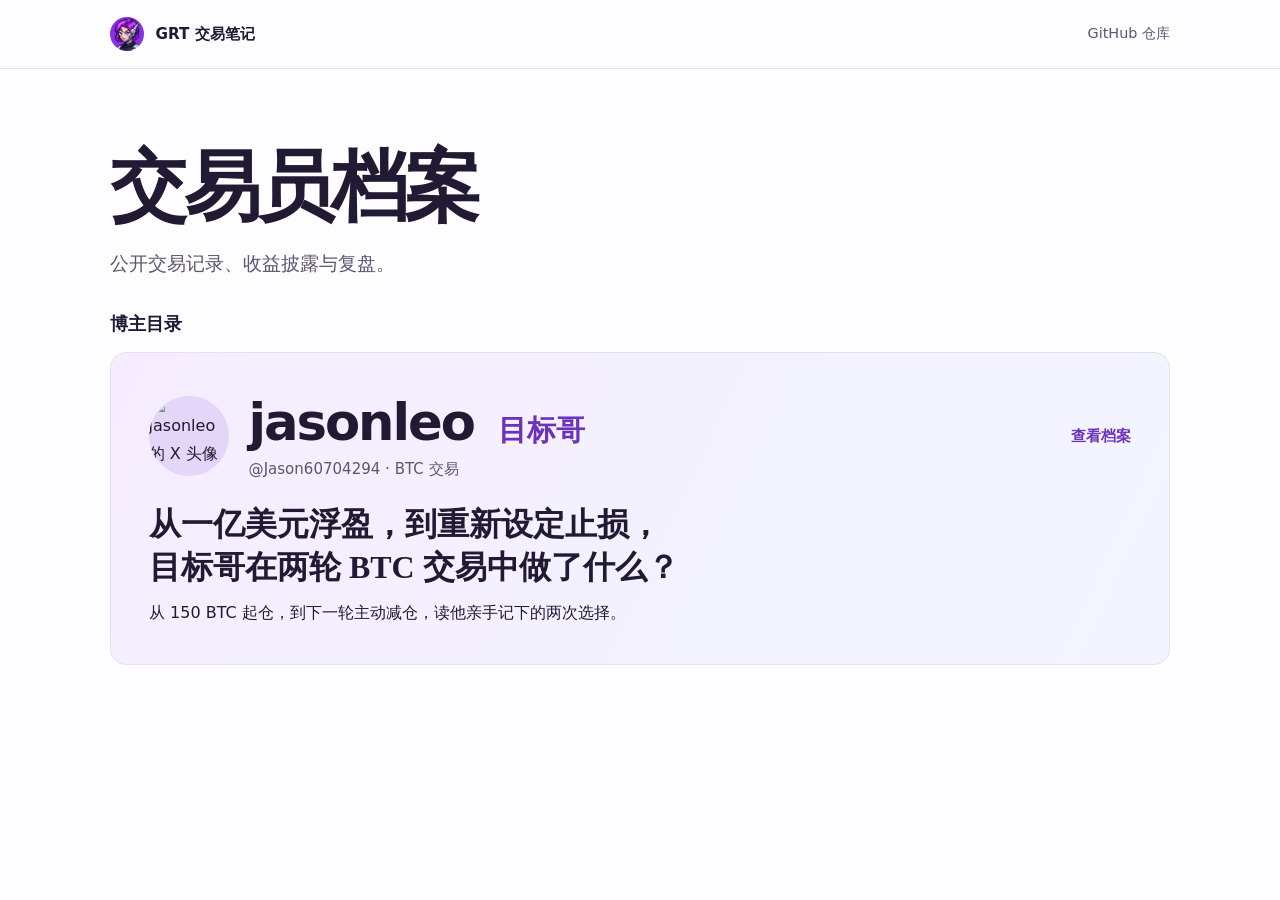
==== index.html @ 723940e3 "Update feature headline and specify record heading in pixels" ====
<!doctype html>
<html lang="zh-CN">
<head>
  <meta charset="utf-8">
  <meta name="viewport" content="width=device-width, initial-scale=1">
  <meta name="description" content="从公开原帖复盘交易博主的判断和操作。">
  <title>GRT 交易笔记</title>
  <link rel="stylesheet" href="./style.css?v=11">
  <link rel="icon" href="./logo.jpg" type="image/jpeg">
</head>
<body class="home">
  <header class="bar"><div class="wrap nav-row">
    <a class="brand" href="./"><img class="brand-mark" src="./logo.jpg" alt="" width="34" height="34"><span>GRT 交易笔记</span></a>
    <a class="nav-link" href="https://github.com/Greata16/GRT">GitHub 仓库</a>
  </div></header>
  <main class="wrap">
    <div class="home-intro">
      <h1>交易员档案</h1>
      <p>公开交易记录、收益披露与复盘。</p>
    </div>
    <section class="directory" aria-labelledby="directory">
      <h2 id="directory">博主目录</h2>
      <div class="profile-card">
        <a class="person-link" href="./jasonleo.html">
          <img class="portrait" src="https://pbs.twimg.com/profile_images/2102048656627249152/MkTPw3Hd_400x400.jpg" alt="jasonleo 的 X 头像" width="80" height="80">
          <div><h3>jasonleo <span>目标哥</span></h3><p>@Jason60704294 · BTC 交易</p></div>
          <span class="read-link">查看档案</span>
        </a>
        <div class="opening"><h3><a href="./jasonleo.html">从一亿美元浮盈，到重新设定止损，<br>目标哥在两轮 BTC 交易中做了什么？</a></h3><p>从 150 BTC 起仓，到下一轮主动减仓，读他亲手记下的两次选择。</p></div>
      </div>
    </section>
  </main>
</body>
</html>
---- style.css ----
:root {
  color-scheme: light;
  --paper: #fdfcff;
  --ink: #221933;
  --muted: #5e566e;
  --accent: #6c32ba;
  --line: #e8e0f1;
  --tint: #f2eafc;
}
* { box-sizing: border-box; }
body { margin: 0; background: var(--paper); color: var(--ink); font: 1rem/1.75 system-ui, "PingFang SC", "Microsoft YaHei", sans-serif; }
.wrap { width: min(1060px, calc(100% - 64px)); margin-inline: auto; }
a { color: var(--accent); text-underline-offset: .24em; }
a:hover { text-decoration-thickness: 2px; }
a:focus-visible { outline: 2px solid var(--accent); outline-offset: 5px; }
p, h1, h2, h3 { margin: 0; }
.bar { border-bottom: 1px solid var(--line); }
.nav-row { display: flex; align-items: center; justify-content: space-between; min-height: 68px; gap: 1rem; }
.brand { display: inline-flex; align-items: center; gap: .72rem; color: var(--ink); font-size: .95rem; font-weight: 730; text-decoration: none; }
.brand-mark { display: block; width: 34px; height: 34px; border-radius: 50%; object-fit: cover; }
.nav-link { color: var(--muted); font-size: .9rem; text-decoration: none; }
.nav-link:hover { text-decoration: underline; }
.home-intro { padding: clamp(3.8rem, 8vw, 7.1rem) 0 clamp(2.5rem, 5vw, 4.25rem); }
h1, h2, h3 { line-height: 1.28; }
h1 { font-weight: 770; letter-spacing: -.045em; }
.home-intro h1 { font-size: clamp(3rem, 8vw, 6rem); line-height: 1.08; }
.home-intro p { margin-top: 1.15rem; color: var(--muted); font-size: clamp(1rem, 2.3vw, 1.18rem); }
.directory { padding-bottom: 4rem; }
.directory h2 { margin-bottom: 1rem; font-size: 1.15rem; }
.avatar { display: grid; place-items: center; flex: 0 0 44px; height: 44px; border-radius: 50%; background: #dcebe3; color: var(--accent); font-size: 1.15rem; font-weight: 740; }
.read-link { display: inline-block; margin-top: 1rem; color: var(--accent); font-size: .92rem; font-weight: 700; }
.reading-layout { display: grid; grid-template-columns: minmax(0, 720px) minmax(140px, 1fr); column-gap: clamp(2.3rem, 6vw, 5rem); align-items: start; }
.toc { grid-area: 1 / 2; position: sticky; top: 1.5rem; display: grid; gap: .35rem; border-left: 1px solid var(--line); padding-left: 1.1rem; margin-top: 2.8rem; font-size: .92rem; }
.toc p { font-weight: 700; margin-bottom: .35rem; }
.toc a { color: var(--muted); text-decoration: none; }
.toc a:hover { text-decoration: underline; }
article { grid-area: 1 / 1; padding: 2.55rem 0 3.2rem; }
article section { scroll-margin-top: 1.5rem; }
article section + section { margin-top: 2.2rem; padding-top: 2.1rem; border-top: 1px solid var(--line); }
article h2 { margin-bottom: .85rem; font-size: clamp(1.35rem, 3vw, 1.9rem); letter-spacing: -.025em; }
article p + p { margin-top: .8rem; }
.sources, .footer, .date { font-size: .9rem; }
.timeline { list-style: none; margin: 1.1rem 0; padding: 0; border-top: 1px solid var(--line); }
.timeline li { display: grid; grid-template-columns: 6.5rem 1fr; gap: .5rem; padding: .85rem 0; border-bottom: 1px solid var(--line); }
.date { color: var(--muted); font-weight: 680; }
.footer { border-top: 1px solid var(--line); padding: 1rem 0 2rem; color: var(--muted); }
@media (max-width: 730px) {
  .wrap { width: calc(100% - 40px); }
  .reading-layout { display: block; }
  .toc { position: static; display: flex; flex-wrap: wrap; gap: .35rem 1rem; border-left: 0; border-bottom: 1px solid var(--line); padding: .8rem 0; margin: 0; }
  .toc p { margin: 0; }
  article { padding-top: 1.8rem; }
}
@media (max-width: 430px) {
  .timeline li { grid-template-columns: 1fr; gap: .15rem; }
}


.home-intro { padding: clamp(2.7rem, 6vw, 4.8rem) 0 2rem; }
.home-intro h1 { font-size: clamp(2.65rem, 6vw, 4.8rem); }
.profile-card, .profile-head {
  border: 1px solid var(--line);
  border-radius: 16px;
  background: linear-gradient(115deg, #f5edff, #f2f5ff);
  padding: clamp(1.1rem, 4vw, 2.35rem);
}
.profile-head { margin-top: clamp(1.4rem, 4vw, 3.25rem); }
.person-link, .profile-identity { display: flex; align-items: center; gap: clamp(.75rem, 2.5vw, 1.25rem); }
.person-link { color: var(--ink); text-decoration: none; }
.person-link h3, .profile-identity h1 { font-size: clamp(1.8rem, 4vw, 3.3rem); letter-spacing: -.04em; }
.person-link h3 span, .profile-identity h1 span { color: var(--accent); font-size: .57em; letter-spacing: 0; margin-left: .28em; white-space: nowrap; }
.person-link p, .profile-identity p { color: var(--muted); font-size: .94rem; }
.person-link .read-link { margin: 0 0 0 auto; white-space: nowrap; }
.person-link:hover .read-link { text-decoration: underline; }
.portrait { width: clamp(49px, 10vw, 80px); height: auto; aspect-ratio: 1; object-fit: cover; border-radius: 50%; background: #e4d6f8; }
.metrics { display: grid; grid-template-columns: repeat(3, minmax(0, 1fr)); gap: .8rem 1.2rem; border-top: 1px solid #e0d5ed; margin-top: 1.45rem; padding-top: 1.2rem; }
.metric { display: block; text-decoration: none; }
.metric:hover .metric-label { text-decoration: underline; }
.amount { display: block; color: var(--accent); font-size: clamp(1.32rem, 4vw, 2.55rem); font-weight: 790; letter-spacing: -.045em; line-height: 1.2; }
.amount small { font-size: .45em; letter-spacing: 0; margin-left: .4em; white-space: nowrap; }
.metric-label, .metrics-note { color: var(--muted); font-size: .88rem; line-height: 1.5; }
.metric-label { display: block; margin-top: .35rem; }
.metrics-note { margin-top: 1.1rem; }
.review-title { padding-left: 1rem; border-left: 3px solid #b48ae9; }
@media (max-width: 600px) {
  .metrics { grid-template-columns: 1fr; }
  .metric { display: grid; grid-template-columns: minmax(8.1rem, .8fr) 1fr; gap: .55rem; align-items: baseline; }
  .metric-label { margin-top: 0; }
  .person-link .read-link { font-size: .8rem; }
}
@media (max-width: 365px) {
  .person-link { flex-wrap: wrap; }
  .person-link .read-link { margin-left: 0; }
}

.opening { padding-top: 1.3rem; }
.opening h2, .opening h3 { font-family: "Songti SC","Noto Serif CJK SC",serif; font-size: clamp(1.6rem, 3vw, 2.5rem); line-height: 1.35; text-wrap: balance; }
.opening h3 a { color: var(--ink); text-decoration: none; }
.opening h3 a:hover { text-decoration: underline; }
.opening p { margin-top: .6rem; }

.profile-identity strong { font-size: 1.1rem; }
.profile-identity .portrait { width: 52px; }
.opening h1 { font: 700 clamp(1.9rem, 4.2vw, 3.15rem)/1.27 "Songti SC", "Noto Serif CJK SC", serif; letter-spacing: -.035em; text-wrap: balance; }
#record {
  margin-top: 2rem;
  padding-top: 1.6rem;
  border-top: 1px solid #e0d5ed;
  scroll-margin-top: 1rem;
}
#record h2 { font-size: 20px; }
#record .amount { font-size: clamp(1.25rem, 2.25vw, 1.85rem); white-space: nowrap; }
#record .metrics { margin-top: 1rem; padding-top: 0; border: 0; }
#record .metrics-note {
  margin-top: 1.8rem;
  border-top: 1px solid var(--line);
  padding-top: 1.5rem;
  margin-bottom: 0;
}

.opening { container-type: inline-size; }
.opening :is(h1, h3) { font-size: clamp(1.35rem, 3.25cqw, 2.25rem); text-wrap: wrap; }
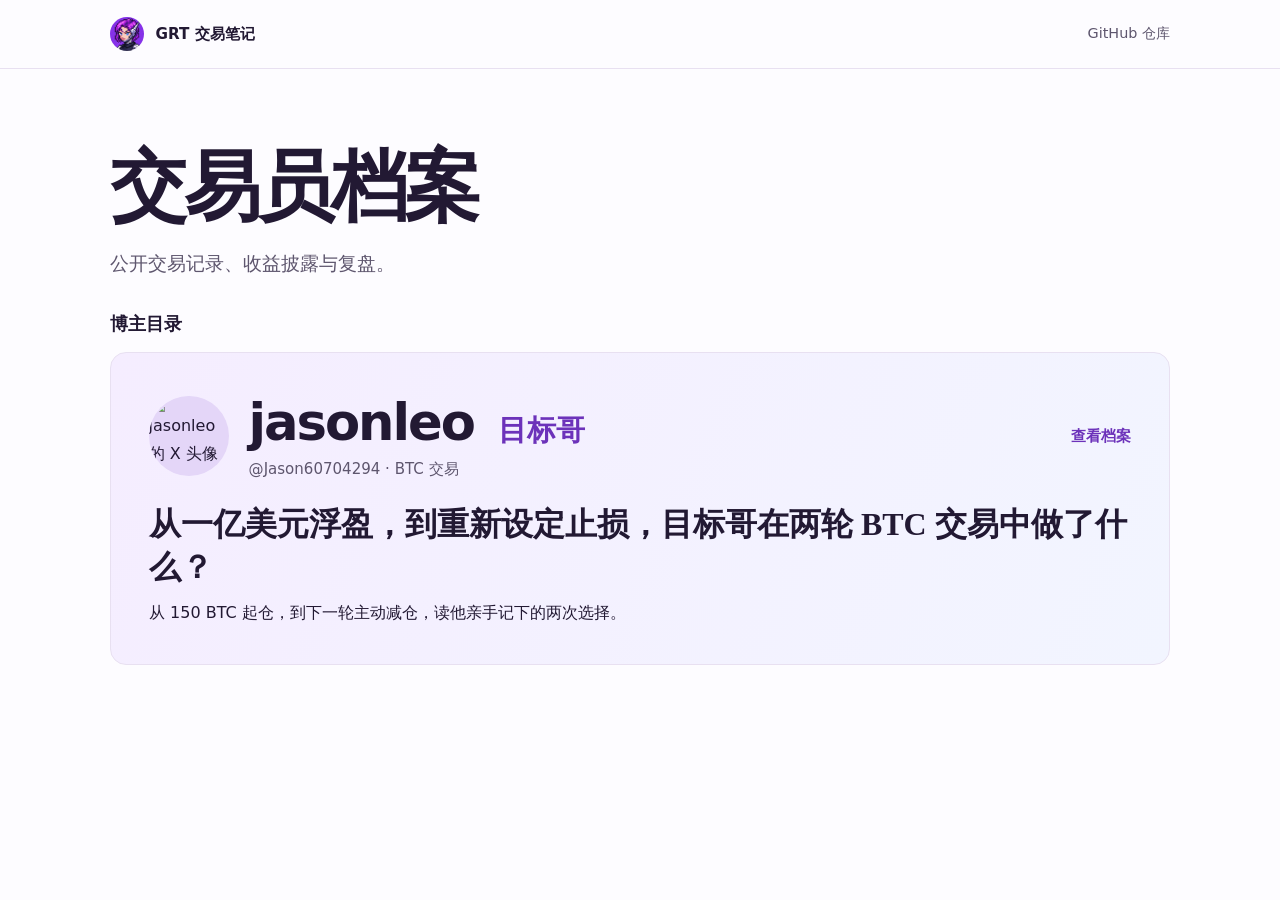
==== commit 2afd7325: "Allow feature headlines to wrap naturally" ====
--- a/index.html
+++ b/index.html
@@ -26,7 +26,7 @@
           <div><h3>jasonleo <span>目标哥</span></h3><p>@Jason60704294 · BTC 交易</p></div>
           <span class="read-link">查看档案</span>
         </a>
-        <div class="opening"><h3><a href="./jasonleo.html">从一亿美元浮盈，到重新设定止损，<br>目标哥在两轮 BTC 交易中做了什么？</a></h3><p>从 150 BTC 起仓，到下一轮主动减仓，读他亲手记下的两次选择。</p></div>
+        <div class="opening"><h3><a href="./jasonleo.html">从一亿美元浮盈，到重新设定止损，目标哥在两轮 BTC 交易中做了什么？</a></h3><p>从 150 BTC 起仓，到下一轮主动减仓，读他亲手记下的两次选择。</p></div>
       </div>
     </section>
   </main>
--- a/style.css
+++ b/style.css
@@ -108,7 +108,7 @@
   border-top: 1px solid #e0d5ed;
   scroll-margin-top: 1rem;
 }
-#record h2 { font-size: 20px; }
+#record h2 { font-size: 1.25rem; }
 #record .amount { font-size: clamp(1.25rem, 2.25vw, 1.85rem); white-space: nowrap; }
 #record .metrics { margin-top: 1rem; padding-top: 0; border: 0; }
 #record .metrics-note {
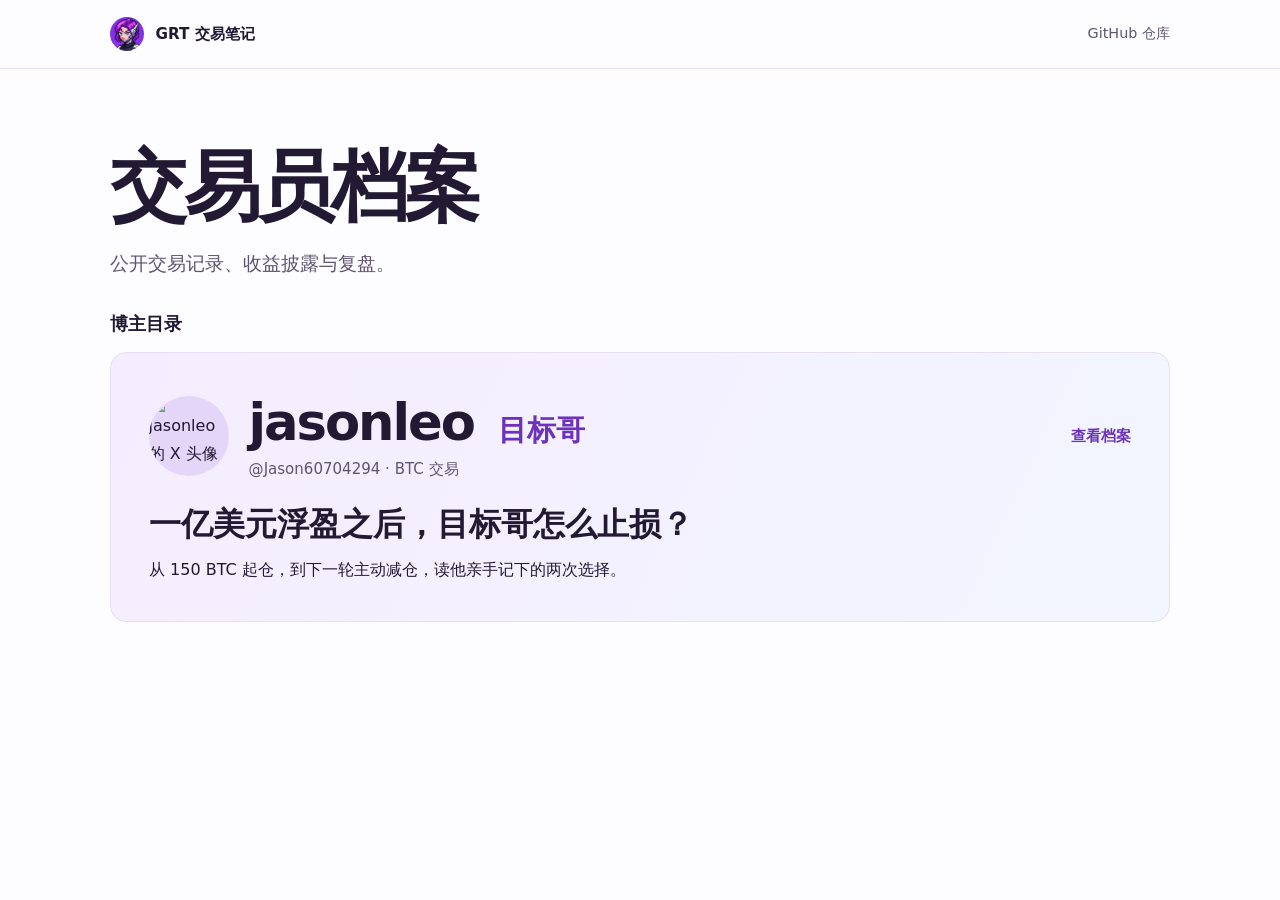
==== commit a70f4c63: "Restore the shorter Jasonleo headline" ====
--- a/index.html
+++ b/index.html
@@ -26,7 +26,7 @@
           <div><h3>jasonleo <span>目标哥</span></h3><p>@Jason60704294 · BTC 交易</p></div>
           <span class="read-link">查看档案</span>
         </a>
-        <div class="opening"><h3><a href="./jasonleo.html">从一亿美元浮盈，到重新设定止损，目标哥在两轮 BTC 交易中做了什么？</a></h3><p>从 150 BTC 起仓，到下一轮主动减仓，读他亲手记下的两次选择。</p></div>
+        <div class="opening"><h3><a href="./jasonleo.html">一亿美元浮盈之后，目标哥怎么止损？</a></h3><p>从 150 BTC 起仓，到下一轮主动减仓，读他亲手记下的两次选择。</p></div>
       </div>
     </section>
   </main>
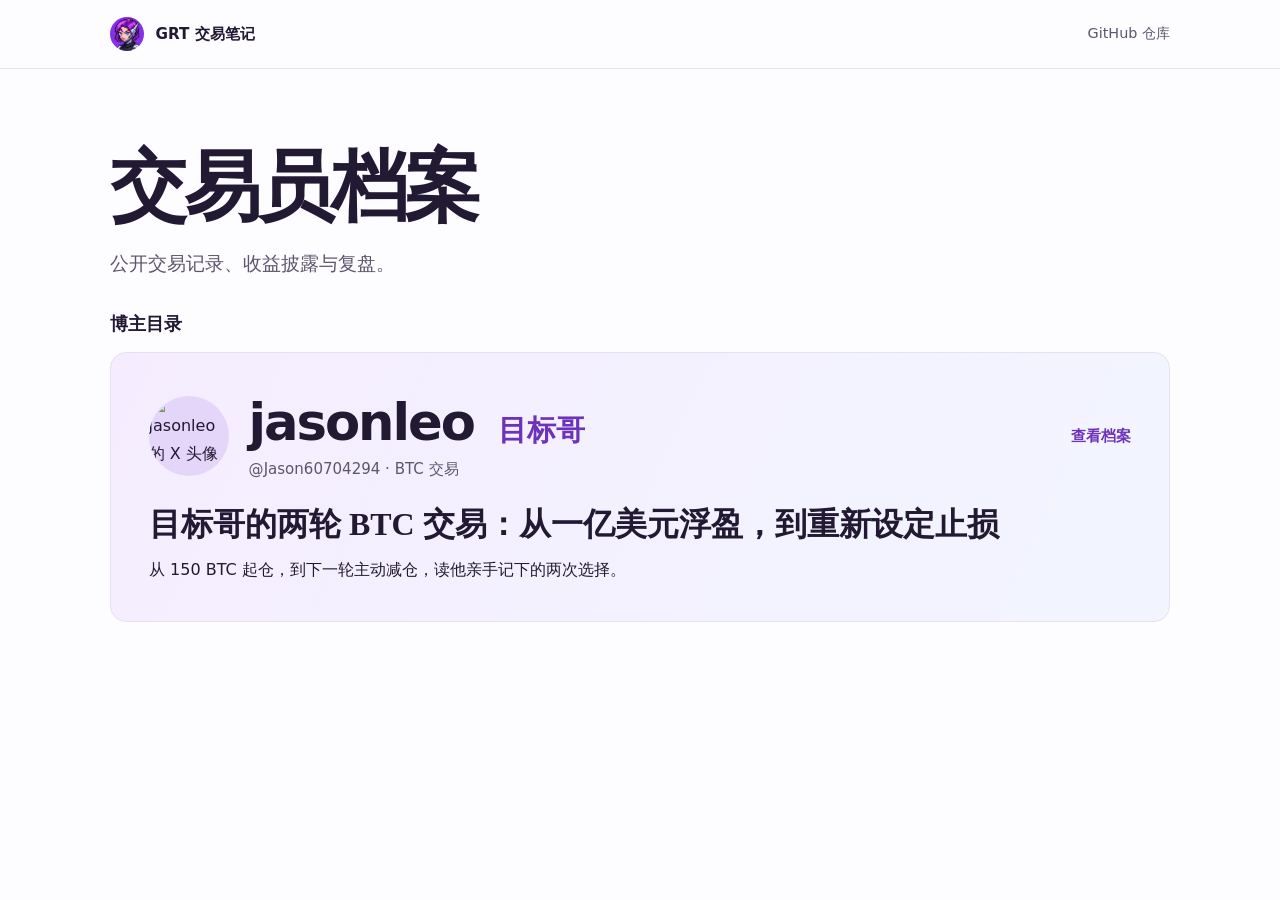
==== commit 483f1855: "Restore selected two-cycle trading profile title" ====
--- a/index.html
+++ b/index.html
@@ -26,7 +26,7 @@
           <div><h3>jasonleo <span>目标哥</span></h3><p>@Jason60704294 · BTC 交易</p></div>
           <span class="read-link">查看档案</span>
         </a>
-        <div class="opening"><h3><a href="./jasonleo.html">一亿美元浮盈之后，目标哥怎么止损？</a></h3><p>从 150 BTC 起仓，到下一轮主动减仓，读他亲手记下的两次选择。</p></div>
+        <div class="opening"><h3><a href="./jasonleo.html">目标哥的两轮 BTC 交易：从一亿美元浮盈，到重新设定止损</a></h3><p>从 150 BTC 起仓，到下一轮主动减仓，读他亲手记下的两次选择。</p></div>
       </div>
     </section>
   </main>
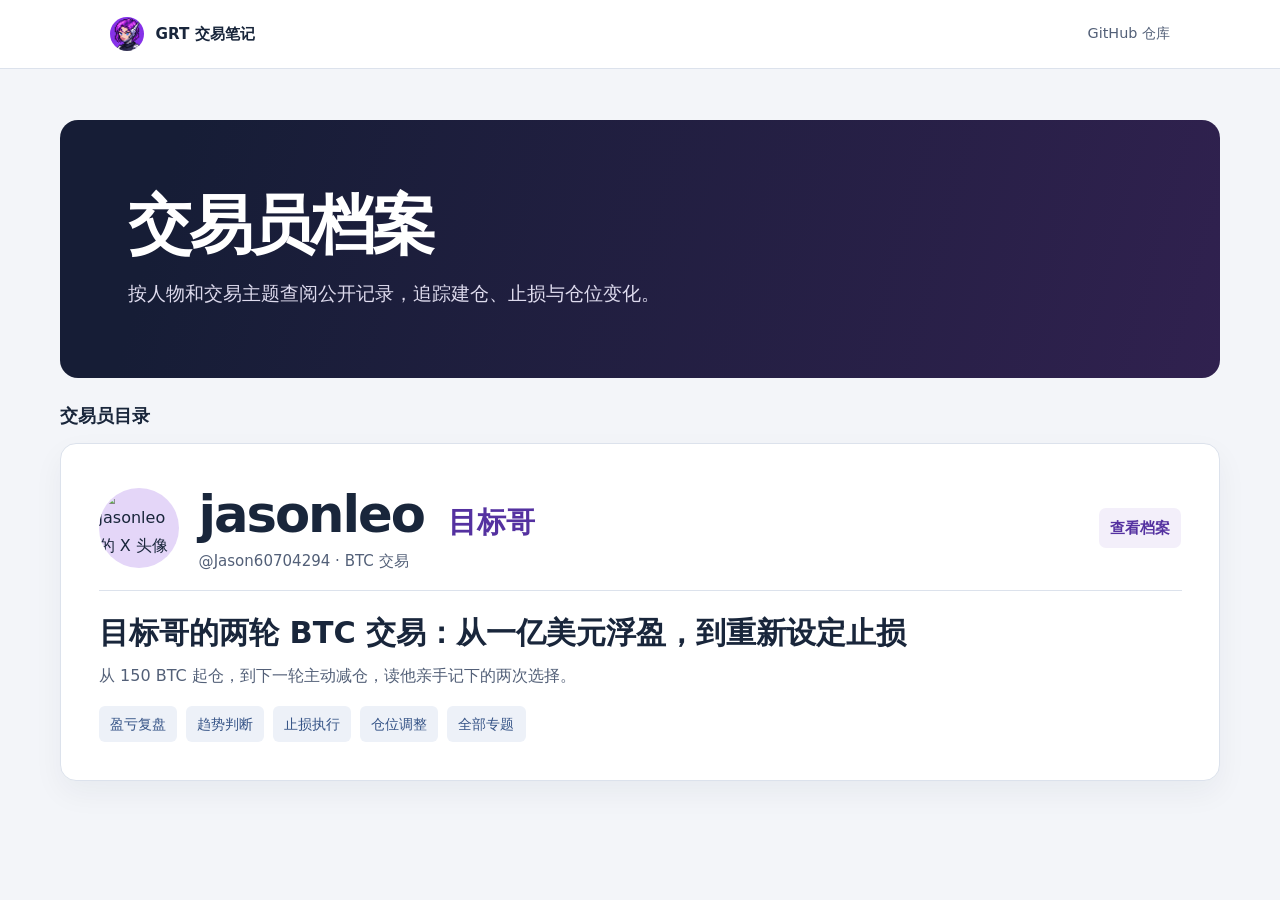
==== commit 903c4822: "Align the homepage with the research archive design" ====
--- a/index.html
+++ b/index.html
@@ -5,7 +5,7 @@
   <meta name="viewport" content="width=device-width, initial-scale=1">
   <meta name="description" content="从公开原帖复盘交易博主的判断和操作。">
   <title>GRT 交易笔记</title>
-  <link rel="stylesheet" href="./style.css?v=11">
+  <link rel="stylesheet" href="./style.css?v=15">
   <link rel="icon" href="./logo.jpg" type="image/jpeg">
 </head>
 <body class="home">
@@ -16,10 +16,10 @@
   <main class="wrap">
     <div class="home-intro">
       <h1>交易员档案</h1>
-      <p>公开交易记录、收益披露与复盘。</p>
+      <p>按人物和交易主题查阅公开记录，追踪建仓、止损与仓位变化。</p>
     </div>
     <section class="directory" aria-labelledby="directory">
-      <h2 id="directory">博主目录</h2>
+      <h2 id="directory">交易员目录</h2>
       <div class="profile-card">
         <a class="person-link" href="./jasonleo.html">
           <img class="portrait" src="https://pbs.twimg.com/profile_images/2102048656627249152/MkTPw3Hd_400x400.jpg" alt="jasonleo 的 X 头像" width="80" height="80">
@@ -27,6 +27,13 @@
           <span class="read-link">查看档案</span>
         </a>
         <div class="opening"><h3><a href="./jasonleo.html">目标哥的两轮 BTC 交易：从一亿美元浮盈，到重新设定止损</a></h3><p>从 150 BTC 起仓，到下一轮主动减仓，读他亲手记下的两次选择。</p></div>
+        <nav class="home-topics" aria-label="目标哥专题入口">
+          <a href="./jasonleo.html#capital">盈亏复盘</a>
+          <a href="./jasonleo.html#trend">趋势判断</a>
+          <a href="./jasonleo.html#risk">止损执行</a>
+          <a href="./jasonleo.html#timeline">仓位调整</a>
+          <a href="./jasonleo.html#topics">全部专题</a>
+        </nav>
       </div>
     </section>
   </main>
--- a/style.css
+++ b/style.css
@@ -120,3 +120,182 @@
 
 .opening { container-type: inline-size; }
 .opening :is(h1, h3) { font-size: clamp(1.35rem, 3.25cqw, 2.25rem); text-wrap: wrap; }
+
+.profile { --profile-inset: clamp(1.1rem, 4vw, 2.35rem); }
+.profile .profile-head { padding-inline: var(--profile-inset); }
+.profile .reading-layout { padding-inline: calc(var(--profile-inset) + 1px); }
+
+.trade-case {
+  margin-top: 1.35rem;
+  padding: clamp(1rem, 2.5vw, 1.5rem);
+  border: 1px solid var(--line);
+  border-radius: 12px;
+  background: #faf7fe;
+}
+.trade-case h3 { font-size: 1.08rem; }
+.trade-case dl { display: grid; gap: .75rem; margin: .8rem 0 1rem; }
+.trade-case dl > div {
+  display: grid;
+  grid-template-columns: minmax(6rem, 21%) minmax(0, 1fr);
+  gap: .75rem;
+}
+.trade-case dt { color: var(--accent); font-weight: 700; }
+.trade-case dd { margin: 0; }
+.trade-chapter .sources { color: var(--muted); }
+.trade-case .sources { border-top: 1px solid var(--line); padding-top: .65rem; }
+@media (min-width: 731px) {
+  .trade-toc { gap: .55rem; }
+}
+@media (max-width: 520px) {
+  .trade-case dl > div { grid-template-columns: 1fr; gap: .12rem; }
+}
+
+/* Research archive */
+.profile {
+  --paper: #f3f5f9;
+  --ink: #19263b;
+  --muted: #536078;
+  --line: #dce2ec;
+  --accent: #5431a0;
+  --profile-inset: clamp(1.05rem, 3vw, 2rem);
+}
+.profile > .wrap { width: min(1160px, calc(100% - 48px)); }
+.profile .bar { background: #fff; }
+.top-links { display: flex; gap: clamp(.9rem, 3vw, 1.8rem); }
+.top-links a { color: var(--muted); text-decoration: none; font-size: .88rem; }
+.top-links a:hover { color: var(--accent); }
+.profile .profile-head {
+  overflow: hidden;
+  padding: 0;
+  border-radius: 18px;
+  background: #fff;
+  box-shadow: 0 12px 30px #19263b0d;
+}
+.profile .profile-identity, .profile .opening {
+  padding-inline: var(--profile-inset);
+  background: #161d36;
+  background: linear-gradient(105deg, #161d36 10%, #30214f 100%);
+  color: #fff;
+}
+.profile .profile-identity { padding-top: 1.8rem; }
+.profile .profile-identity p, .profile .profile-identity a { color: #d7d8ed; }
+.profile .opening { padding-block: 1.1rem 1.8rem; }
+.profile .opening h1 {
+  font-family: system-ui, "PingFang SC", "Microsoft YaHei", sans-serif;
+  font-size: clamp(1.65rem, 3.4vw, 2.6rem);
+  line-height: 1.35;
+}
+.profile .opening p { color: #dedbee; }
+.profile #record { margin: 0; padding: 1.45rem var(--profile-inset); border: 0; }
+.profile #record .metrics { gap: .65rem; margin-top: .9rem; }
+.profile #record .metric {
+  padding: .78rem .9rem;
+  border: 1px solid #d9e8e6;
+  border-radius: 10px;
+  background: #edf8f5;
+}
+.profile #record .metric:nth-child(2) { background: #eef3fd; border-color: #dce5fa; }
+.profile #record .metric:nth-child(3) { background: #fff1ef; border-color: #f3dedb; }
+.profile #record .amount { color: #176254; font-variant-numeric: tabular-nums; }
+.profile #record .metric:nth-child(2) .amount { color: #254f99; }
+.profile #record .metric:nth-child(3) .amount { color: #963f42; }
+.profile #record .metrics-note { margin-top: 1rem; padding-top: .85rem; line-height: 1.75; }
+.topic-panel {
+  margin-top: 1.6rem;
+  padding: 1.25rem var(--profile-inset);
+  border: 1px solid var(--line);
+  border-radius: 15px;
+  background: #fff;
+}
+.topic-head { display: flex; justify-content: space-between; align-items: center; gap: .8rem; margin-bottom: .85rem; }
+.topic-head h2 { font-size: 1.2rem; }
+.topic-search { display: flex; align-items: center; gap: .65rem; color: var(--muted); font-size: .88rem; }
+.topic-search input { width: min(15rem, 45vw); padding: .65rem .75rem; border: 1px solid #cdd6e5; border-radius: 8px; background: #f8faff; color: var(--ink); font: inherit; }
+.topic-grid { display: grid; grid-template-columns: repeat(3, minmax(0, 1fr)); gap: .65rem; }
+.topic-card { padding: .7rem .85rem; border: 1px solid var(--line); border-radius: 8px; color: var(--ink); text-decoration: none; background: #f8faff; }
+.topic-card strong, .topic-card span { display: block; }
+.topic-card span { font-size: .84rem; color: var(--muted); }
+.topic-card:hover { border-color: #9984ca; background: #f4efff; }
+.topic-empty { color: var(--muted); }
+.topic-panel [hidden] { display: none; }
+.profile .reading-layout { padding: 0; grid-template-columns: minmax(0, 1fr) 12rem; gap: 1.25rem; }
+.profile article { padding: 1.4rem 0 2rem; min-width: 0; }
+.profile article > section {
+  margin: 0 0 .85rem;
+  padding: clamp(1.05rem, 3vw, 2rem);
+  border: 1px solid var(--line);
+  border-radius: 14px;
+  background: #fff;
+}
+.profile article .review-title { border-left: 4px solid #7852c4; }
+.profile article h2 { font-size: clamp(1.25rem, 2.35vw, 1.65rem); }
+.profile article p:not(.note, .sources), .trade-case dd { line-height: 1.85; }
+.profile .trade-toc {
+  background: #fff;
+  border: 1px solid var(--line);
+  border-radius: 12px;
+  padding: .85rem;
+  margin-top: 1.4rem;
+  gap: .15rem;
+}
+.profile .trade-toc a { display: block; padding: .25rem .35rem; border-radius: 5px; }
+.profile .trade-toc a:hover { text-decoration: none; color: var(--accent); background: #f3effa; }
+.profile .trade-case { background: #f1f6fd; border-color: #dbe5f2; }
+.profile #capital .trade-case, .profile #discipline .trade-case { background: #eef7f4; border-color: #dbeae4; }
+.profile #risk .trade-case { background: #fbf5e9; border-color: #eee2c8; }
+.profile .trade-case dt { color: #304e76; }
+.profile #risk .trade-case dt { color: #775120; }
+.profile .sources { display: flex; flex-wrap: wrap; gap: .35rem; margin-top: .85rem; }
+.profile .sources a { padding: .18rem .48rem; background: #edf1f8; border-radius: 5px; color: #365487; text-decoration: none; font-size: .8rem; }
+.profile .sources a:hover { text-decoration: underline; }
+@media (max-width: 820px) {
+  .profile .reading-layout { display: block; }
+  .profile .trade-toc { display: flex; flex-wrap: wrap; position: static; gap: .35rem; }
+  .profile .trade-toc p { flex-basis: 100%; }
+}
+@media (max-width: 600px) {
+  .profile > .wrap { width: calc(100% - 24px); }
+  .topic-head { align-items: stretch; flex-direction: column; }
+  .topic-search input { width: 100%; min-width: 0; }
+  .topic-search { white-space: nowrap; }
+  .topic-grid { grid-template-columns: repeat(2, minmax(0, 1fr)); }
+  .profile #record .metric { grid-template-columns: minmax(7.2rem, .8fr) 1fr; }
+}
+
+.home {
+  --paper: #f3f5f9;
+  --ink: #19263b;
+  --muted: #536078;
+  --line: #dce2ec;
+  --accent: #5431a0;
+}
+.home .bar { background: #fff; }
+.home > .wrap { width: min(1160px, calc(100% - 48px)); }
+.home .home-intro {
+  margin-top: clamp(1.35rem, 4vw, 3.25rem);
+  padding: clamp(1.6rem, 6vw, 4.25rem);
+  border-radius: 18px;
+  background: linear-gradient(105deg, #161d36 10%, #30214f 100%);
+  color: #fff;
+}
+.home .home-intro h1 { font-size: clamp(2.25rem, 6vw, 4rem); line-height: 1.18; }
+.home .home-intro p { color: #dedbee; margin-top: .8rem; }
+.home .directory { margin-top: 1.65rem; }
+.home .profile-card { background: #fff; box-shadow: 0 12px 30px #19263b0d; }
+.home .profile-card .opening { margin-top: 1rem; border-top: 1px solid var(--line); }
+.home .profile-card .opening h3 { font-family: inherit; font-size: clamp(1.25rem, 3vw, 1.9rem); }
+.home .profile-card .opening p { color: var(--muted); }
+.home .read-link { padding: .45rem .7rem; background: #f3effa; border-radius: 7px; }
+.home-topics { display: flex; flex-wrap: wrap; gap: .55rem; margin-top: 1rem; }
+.home-topics a {
+  padding: .36rem .7rem;
+  border-radius: 6px;
+  background: #edf1f8;
+  color: #365487;
+  font-size: .88rem;
+  text-decoration: none;
+}
+.home-topics a:hover { text-decoration: underline; }
+@media (max-width: 600px) {
+  .home > .wrap { width: calc(100% - 24px); }
+}
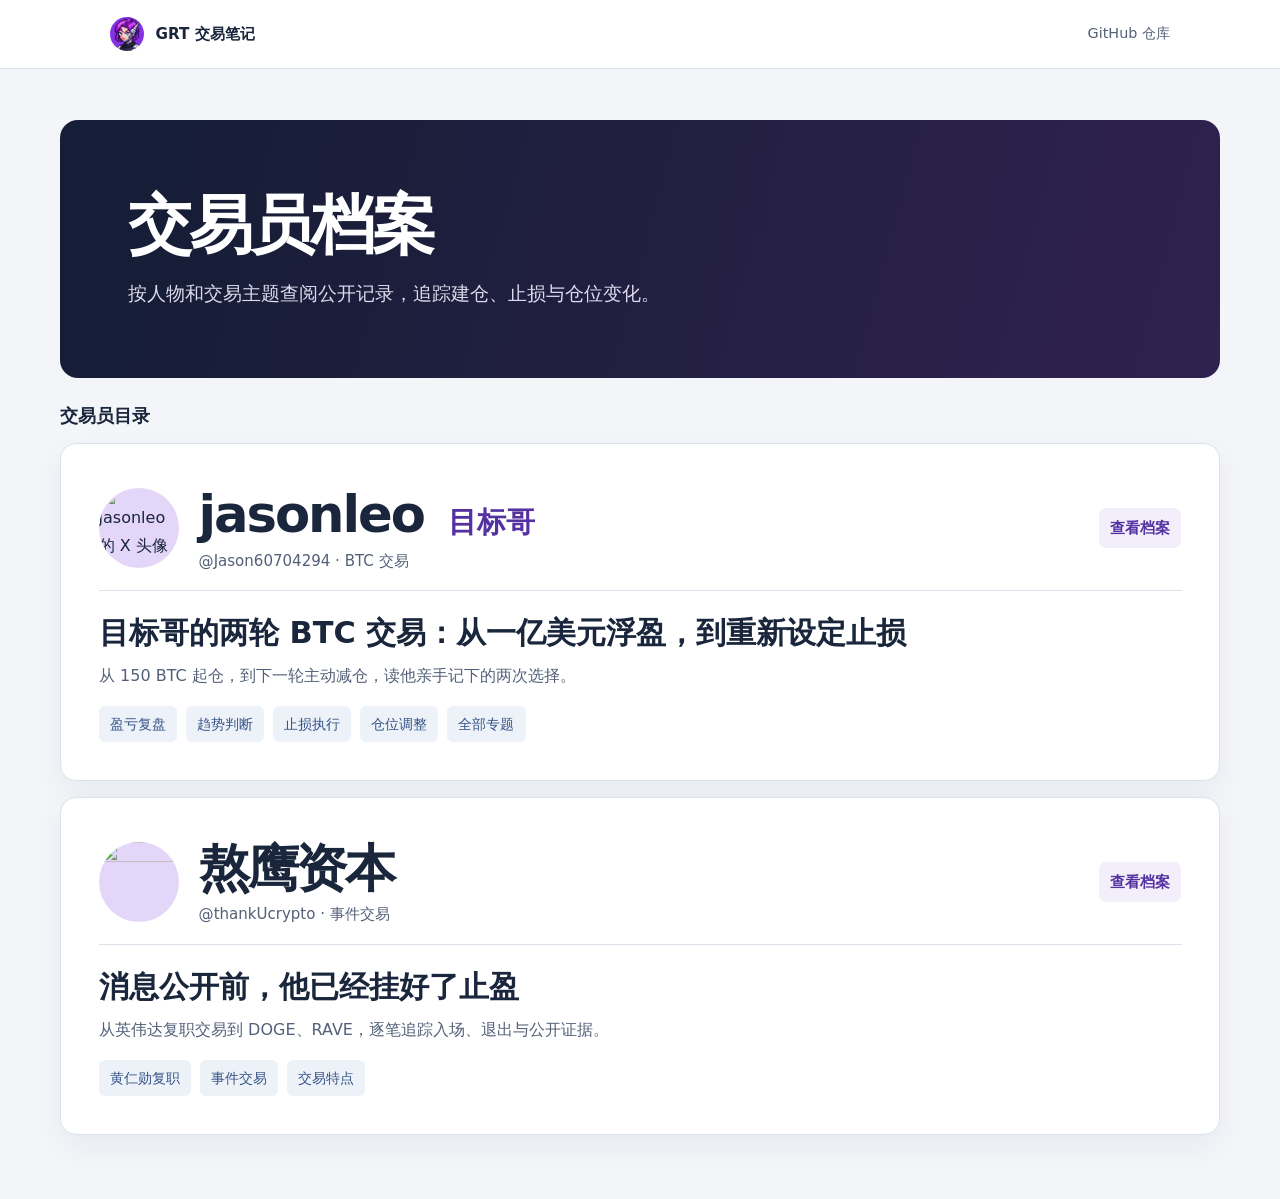
==== commit b5410c41: "Publish Allincrypto event trade archive and link it from the directory" ====
--- a/index.html
+++ b/index.html
@@ -35,6 +35,17 @@
           <a href="./jasonleo.html#topics">全部专题</a>
         </nav>
       </div>
+      <div class="profile-card" style="margin-top: 1rem">
+        <a class="person-link" href="./eagle.html">
+          <img class="portrait" src="https://pbs.twimg.com/profile_images/1653241236827033600/2sCvAcOH_normal.jpg" alt="" width="80" height="80">
+          <div><h3>熬鹰资本</h3><p>@thankUcrypto · 事件交易</p></div>
+          <span class="read-link">查看档案</span>
+        </a>
+        <div class="opening"><h3><a href="./eagle.html">消息公开前，他已经挂好了止盈</a></h3><p>从英伟达复职交易到 DOGE、RAVE，逐笔追踪入场、退出与公开证据。</p></div>
+        <nav class="home-topics" aria-label="熬鹰资本专题入口">
+          <a href="./eagle.html#nvda">黄仁勋复职</a><a href="./eagle.html#cases">事件交易</a><a href="./eagle.html#method">交易特点</a>
+        </nav>
+      </div>
     </section>
   </main>
 </body>
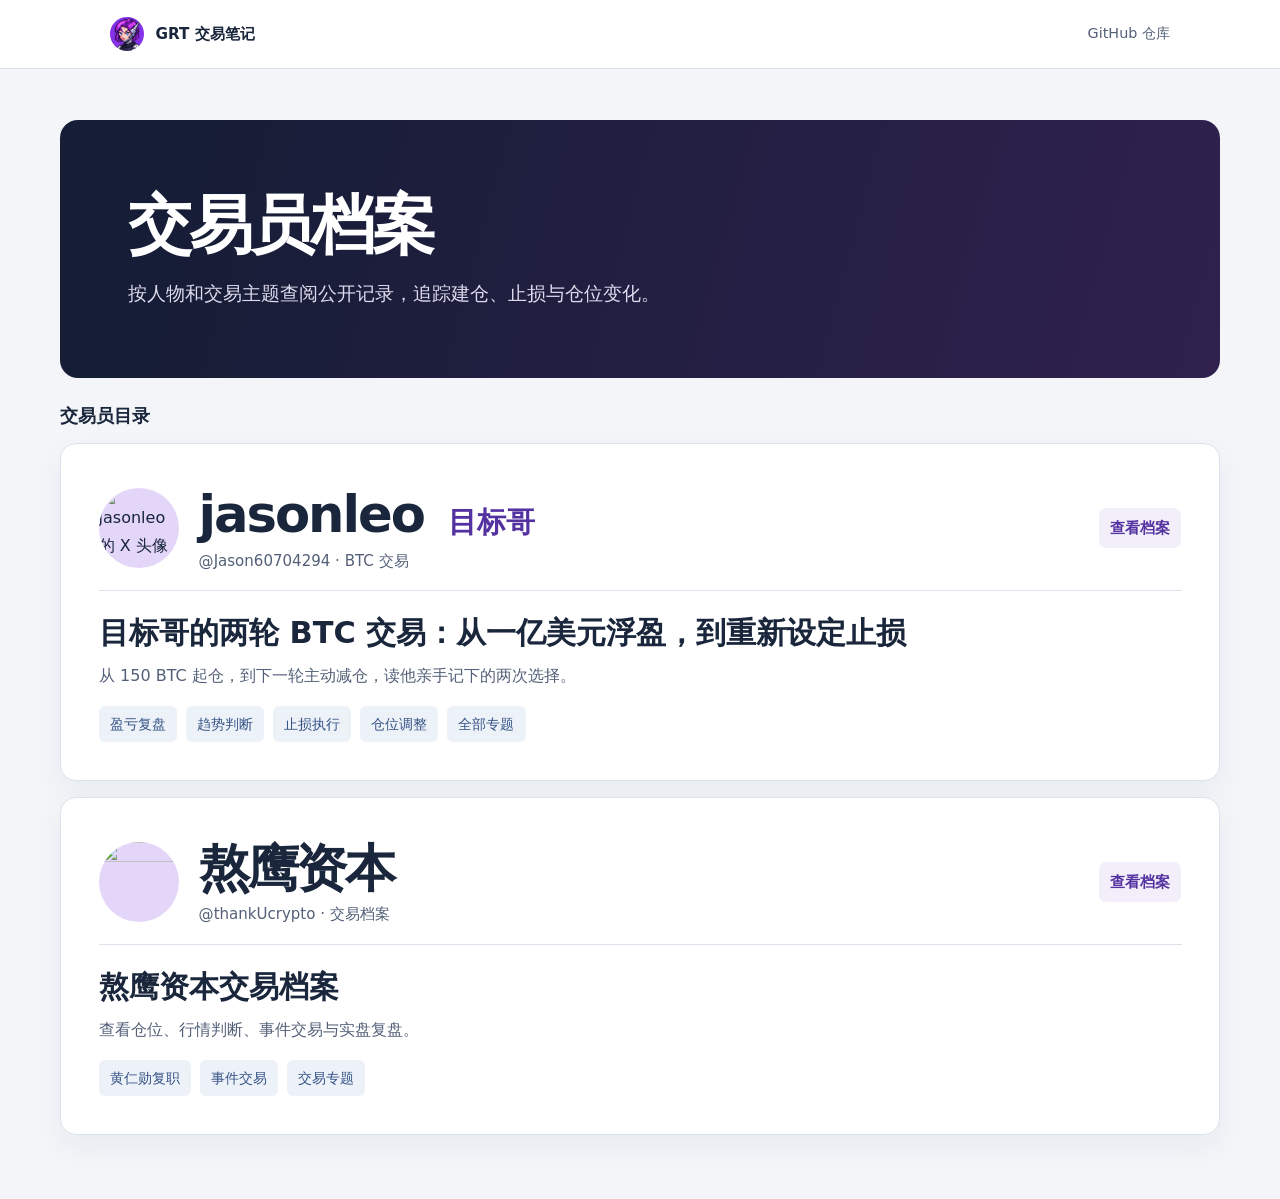
==== commit 3aeec57b: "Expand Eagle archive beyond event trades into seven research themes" ====
--- a/index.html
+++ b/index.html
@@ -38,12 +38,12 @@
       <div class="profile-card" style="margin-top: 1rem">
         <a class="person-link" href="./eagle.html">
           <img class="portrait" src="https://pbs.twimg.com/profile_images/1653241236827033600/2sCvAcOH_normal.jpg" alt="" width="80" height="80">
-          <div><h3>熬鹰资本</h3><p>@thankUcrypto · 事件交易</p></div>
+          <div><h3>熬鹰资本</h3><p>@thankUcrypto · 交易档案</p></div>
           <span class="read-link">查看档案</span>
         </a>
-        <div class="opening"><h3><a href="./eagle.html">消息公开前，他已经挂好了止盈</a></h3><p>从英伟达复职交易到 DOGE、RAVE，逐笔追踪入场、退出与公开证据。</p></div>
+        <div class="opening"><h3><a href="./eagle.html">熬鹰资本交易档案</a></h3><p>查看仓位、行情判断、事件交易与实盘复盘。</p></div>
         <nav class="home-topics" aria-label="熬鹰资本专题入口">
-          <a href="./eagle.html#nvda">黄仁勋复职</a><a href="./eagle.html#cases">事件交易</a><a href="./eagle.html#method">交易特点</a>
+          <a href="./eagle.html#nvda">黄仁勋复职</a><a href="./eagle.html#cases">事件交易</a><a href="./eagle.html#topics">交易专题</a>
         </nav>
       </div>
     </section>
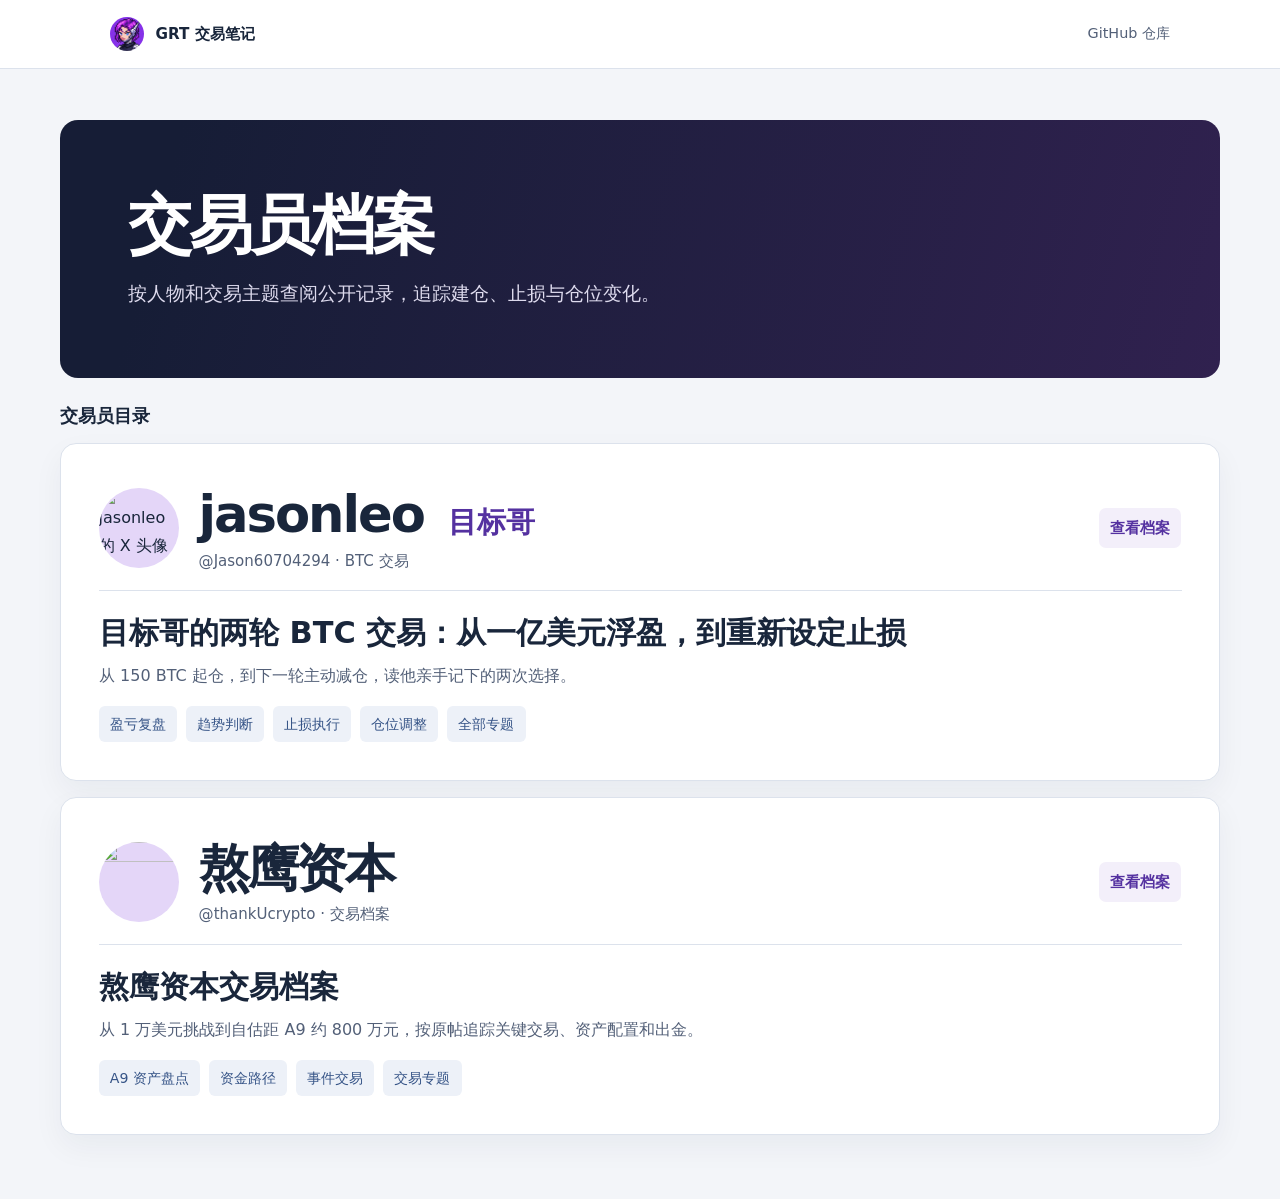
==== commit b21a651c: "Lead Eagle profile with A9 asset disclosure and rank key decisions" ====
--- a/index.html
+++ b/index.html
@@ -36,14 +36,14 @@
         </nav>
       </div>
       <div class="profile-card" style="margin-top: 1rem">
-        <a class="person-link" href="./eagle.html">
+        <a class="person-link" href="./eagle-pixel.html">
           <img class="portrait" src="https://pbs.twimg.com/profile_images/1653241236827033600/2sCvAcOH_normal.jpg" alt="" width="80" height="80">
           <div><h3>熬鹰资本</h3><p>@thankUcrypto · 交易档案</p></div>
           <span class="read-link">查看档案</span>
         </a>
-        <div class="opening"><h3><a href="./eagle.html">熬鹰资本交易档案</a></h3><p>查看仓位、行情判断、事件交易与实盘复盘。</p></div>
+        <div class="opening"><h3><a href="./eagle-pixel.html">熬鹰资本交易档案</a></h3><p>从 1 万美元挑战到自估距 A9 约 800 万元，按原帖追踪关键交易、资产配置和出金。</p></div>
         <nav class="home-topics" aria-label="熬鹰资本专题入口">
-          <a href="./eagle.html#nvda">黄仁勋复职</a><a href="./eagle.html#cases">事件交易</a><a href="./eagle.html#topics">交易专题</a>
+          <a href="./eagle-pixel.html#assets">A9 资产盘点</a><a href="./eagle-pixel.html#rave">资金路径</a><a href="./eagle-pixel.html#cases">事件交易</a><a href="./eagle-pixel.html#topics">交易专题</a>
         </nav>
       </div>
     </section>
